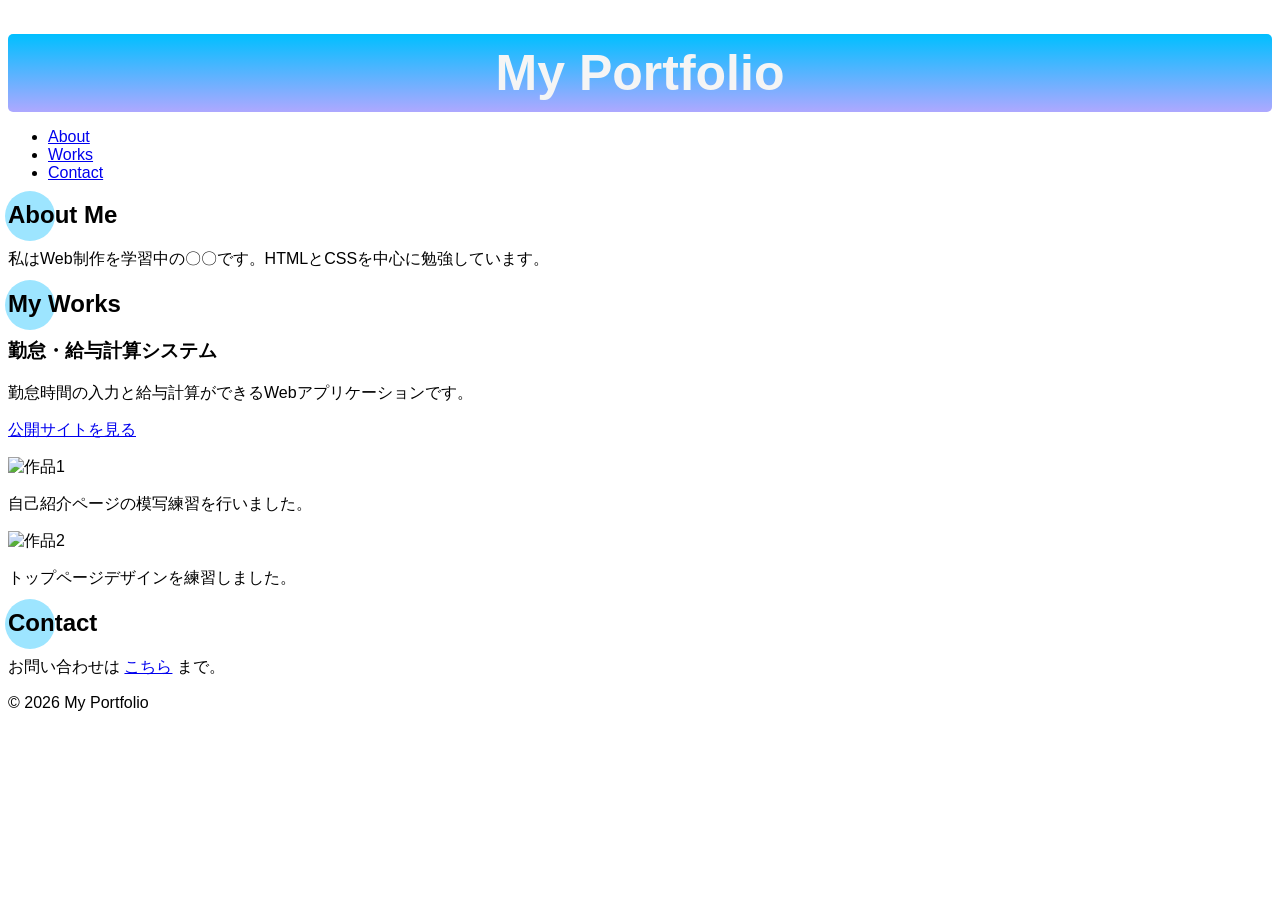
==== index.html @ cdc82235 "勤怠・給与計算システムの公開URLを追加" ====
<!DOCTYPE html>
<html lang="ja">
<head>
    <meta charset="UTF-8">
    <meta name="viewport" content="width=device-width, initial-scale=1.0">
    <title>ポートフォリオ</title>
    <link rel="stylesheet" href="style.css">
</head>
<body>
     <header>
    <h1>My Portfolio</h1>
    <nav>
      <ul>
        <li><a href="#about">About</a></li>
        <li><a href="#works">Works</a></li>
        <li><a href="#contact">Contact</a></li>
      </ul>
    </nav>
  </header>

   <main>
    <section id="about">
      <h2>About Me</h2>
      <p>私はWeb制作を学習中の〇〇です。HTMLとCSSを中心に勉強しています。</p>
    </section>

     <section id="works">
      <h2>My Works</h2>
      <div class="work">
        <h3>勤怠・給与計算システム</h3>
        <p>勤怠時間の入力と給与計算ができるWebアプリケーションです。</p>
        <p>
          <a href="https://timecard-payroll-system.onrender.com"
             target="_blank"
             rel="noopener noreferrer">公開サイトを見る</a>
        </p>
      </div>
      <div class="work">
        <img src="work1.png" alt="作品1">
        <p>自己紹介ページの模写練習を行いました。</p>
      </div>
      <div class="work">
        <img src="work2.png" alt="作品2">
        <p>トップページデザインを練習しました。</p>
      </div>
    </section>

     <section id="contact">
      <h2>Contact</h2>
      <p>お問い合わせは <a href="mailto:example@example.com">こちら</a> まで。</p>
    </section>
  </main>

  <footer>
    <p>&copy; 2026 My Portfolio</p>
  </footer>
    
</body>
</html>
---- style.css ----
body {
    /* フォントを変更 */
    font-family: 'Franklin Gothic Medium', 'Arial Narrow', Arial, sans-serif;
}

h1 {
    /* 要素の周り */
    padding:  10px;
    /* グラデーションにする */
    background: linear-gradient( #00bfff, #aea8ff);
    /* 文字の色 */
    color: whitesmoke;
    /* 角丸の指定 */
    border-radius: 5px;
    /* 下だけ指定 */
    margin-bottom: 1px;
    /* フォントの大きさ */
    font-size: 50px;
    /* 中央揃え */
    text-align: center;
 }
/*IE8以下に対応するため、コロンは一つにしている*/
h2:before {
    /* 疑似要素 */
    content: "";
    /* h2を基準にする */
    position: absolute;
    background:#9de5ff;
    width: 50px;
    height: 50px;
    left: 5px;
     /* 丸の指定 */
    border-radius: 50%;
     /* 丸の移動、h2の頭に持っていく */
    -webkit-transform: translateY(-20%);
    transform:translateY(-20%);
     /* 文字の後ろに持っていく */
    z-index: -1;
}
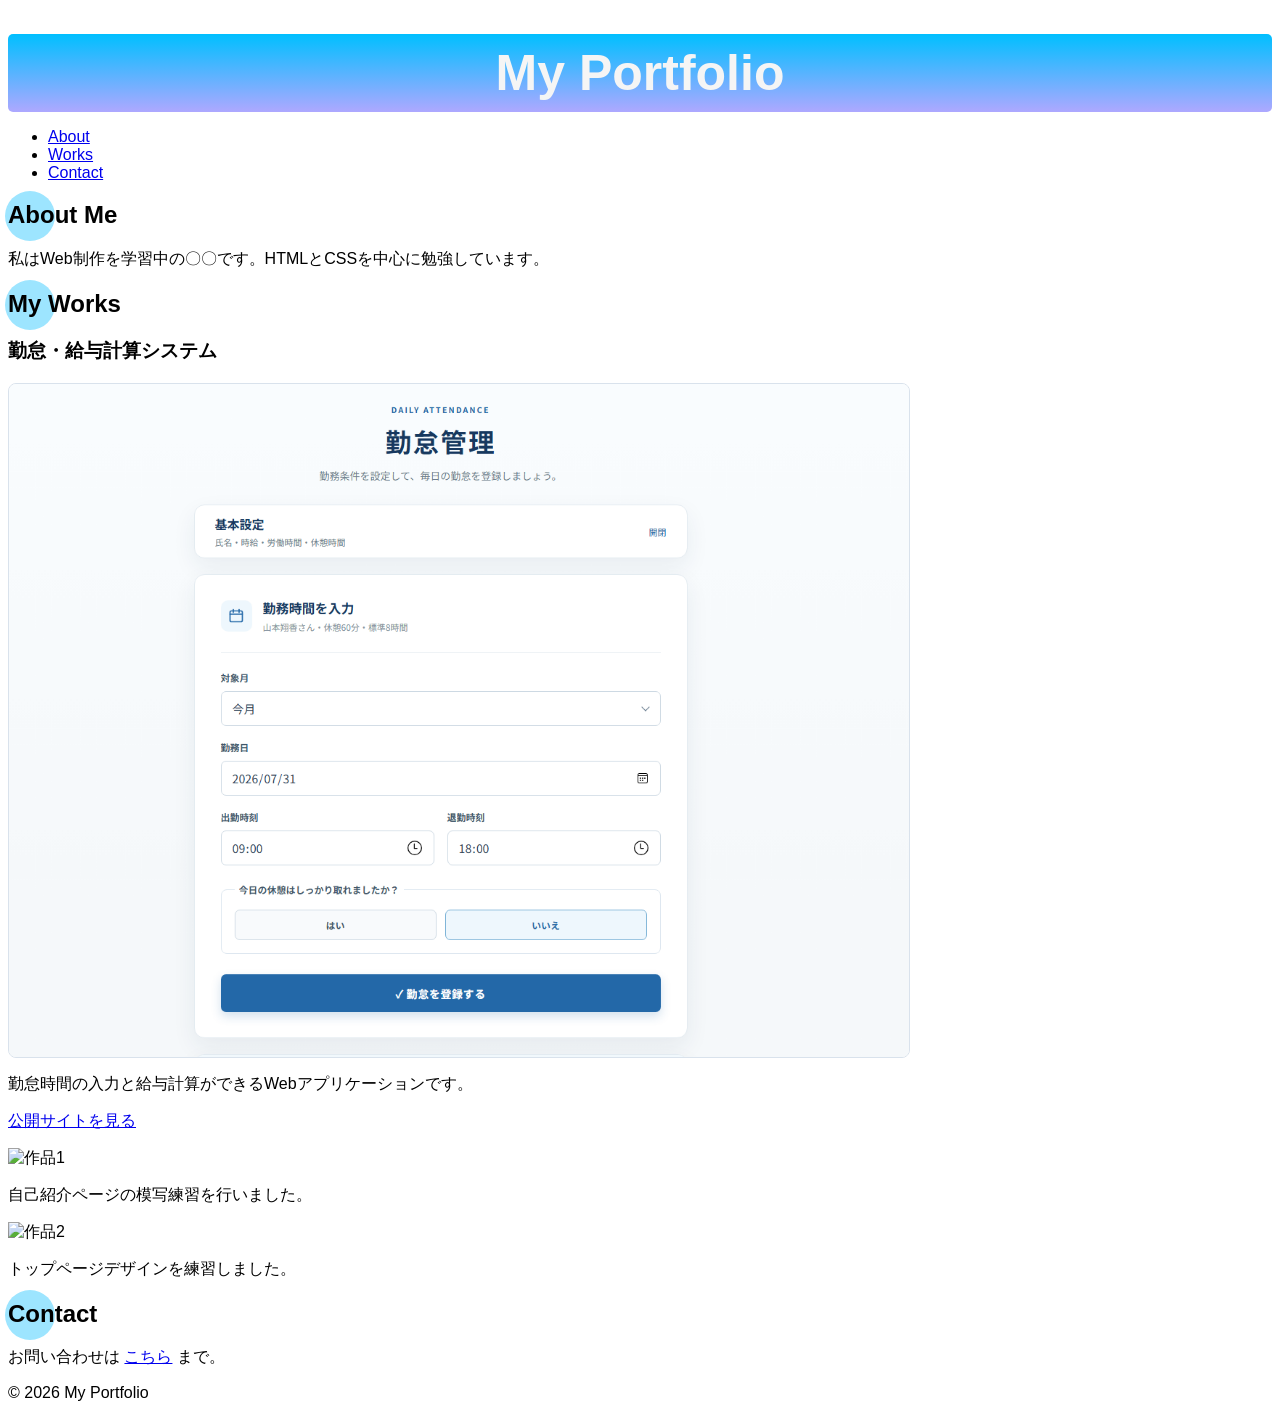
==== commit 3891606f: "勤怠システムの画面画像を追加" ====
--- a/index.html
+++ b/index.html
@@ -28,6 +28,13 @@
       <h2>My Works</h2>
       <div class="work">
         <h3>勤怠・給与計算システム</h3>
+        <a href="https://timecard-payroll-system.onrender.com"
+           target="_blank"
+           rel="noopener noreferrer">
+          <img class="work-image"
+               src="timecard-payroll-system.png"
+               alt="勤怠・給与計算システムの勤務時間入力画面">
+        </a>
         <p>勤怠時間の入力と給与計算ができるWebアプリケーションです。</p>
         <p>
           <a href="https://timecard-payroll-system.onrender.com"
--- a/style.css
+++ b/style.css
@@ -1,41 +1,49 @@
-body {
-    /* フォントを変更 */
-    font-family: 'Franklin Gothic Medium', 'Arial Narrow', Arial, sans-serif;
-}
-
-h1 {
-    /* 要素の周り */
-    padding:  10px;
-    /* グラデーションにする */
-    background: linear-gradient( #00bfff, #aea8ff);
-    /* 文字の色 */
-    color: whitesmoke;
-    /* 角丸の指定 */
-    border-radius: 5px;
-    /* 下だけ指定 */
-    margin-bottom: 1px;
-    /* フォントの大きさ */
-    font-size: 50px;
-    /* 中央揃え */
-    text-align: center;
- }
-/*IE8以下に対応するため、コロンは一つにしている*/
-h2:before {
-    /* 疑似要素 */
-    content: "";
-    /* h2を基準にする */
-    position: absolute;
-    background:#9de5ff;
-    width: 50px;
-    height: 50px;
-    left: 5px;
-     /* 丸の指定 */
-    border-radius: 50%;
-     /* 丸の移動、h2の頭に持っていく */
-    -webkit-transform: translateY(-20%);
-    transform:translateY(-20%);
-     /* 文字の後ろに持っていく */
-    z-index: -1;
-}
-
-   
+body {
+    /* フォントを変更 */
+    font-family: 'Franklin Gothic Medium', 'Arial Narrow', Arial, sans-serif;
+}
+
+h1 {
+    /* 要素の周り */
+    padding:  10px;
+    /* グラデーションにする */
+    background: linear-gradient( #00bfff, #aea8ff);
+    /* 文字の色 */
+    color: whitesmoke;
+    /* 角丸の指定 */
+    border-radius: 5px;
+    /* 下だけ指定 */
+    margin-bottom: 1px;
+    /* フォントの大きさ */
+    font-size: 50px;
+    /* 中央揃え */
+    text-align: center;
+ }
+/*IE8以下に対応するため、コロンは一つにしている*/
+h2:before {
+    /* 疑似要素 */
+    content: "";
+    /* h2を基準にする */
+    position: absolute;
+    background:#9de5ff;
+    width: 50px;
+    height: 50px;
+    left: 5px;
+     /* 丸の指定 */
+    border-radius: 50%;
+     /* 丸の移動、h2の頭に持っていく */
+    -webkit-transform: translateY(-20%);
+    transform:translateY(-20%);
+     /* 文字の後ろに持っていく */
+    z-index: -1;
+}
+
+.work-image {
+    display: block;
+    width: 100%;
+    max-width: 900px;
+    height: auto;
+    margin: 12px 0;
+    border: 1px solid #d9e2ec;
+    border-radius: 8px;
+}
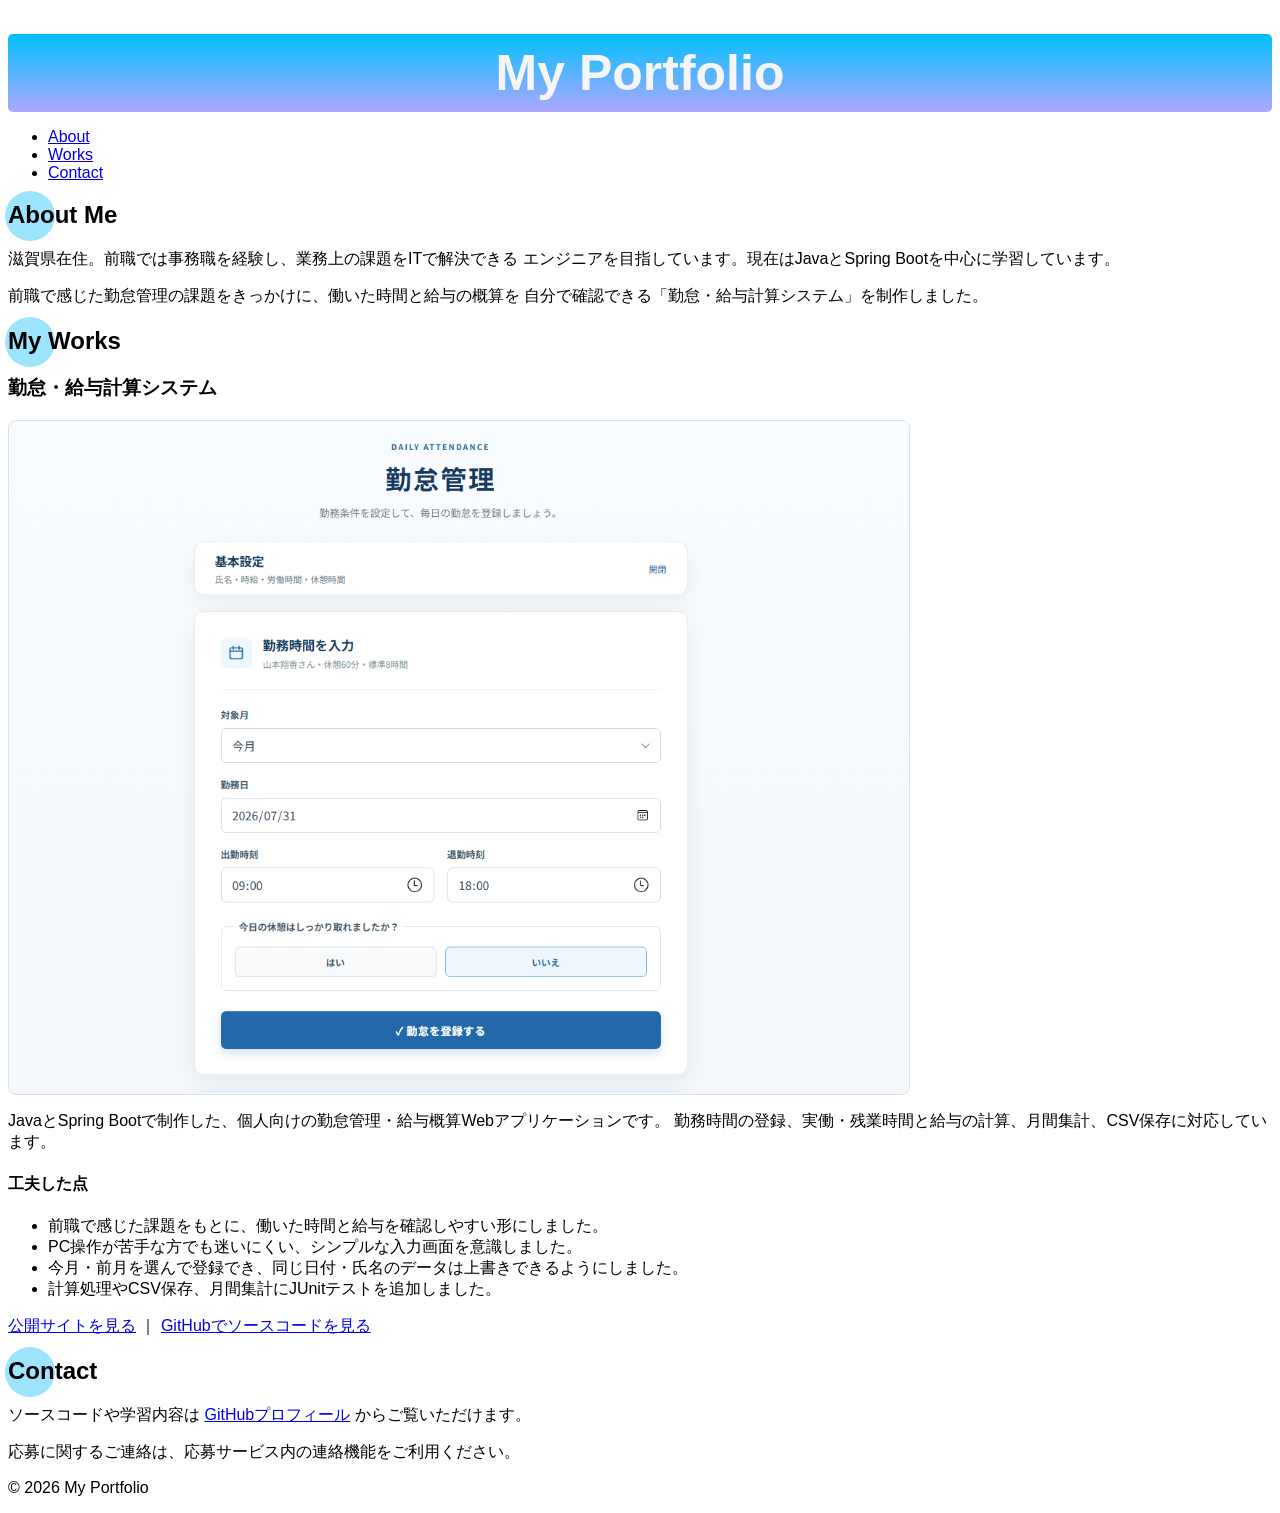
==== commit d3bb75d5: "応募用ポートフォリオの内容を更新" ====
--- a/index.html
+++ b/index.html
@@ -1,13 +1,13 @@
 <!DOCTYPE html>
 <html lang="ja">
 <head>
-    <meta charset="UTF-8">
-    <meta name="viewport" content="width=device-width, initial-scale=1.0">
-    <title>ポートフォリオ</title>
-    <link rel="stylesheet" href="style.css">
+  <meta charset="UTF-8">
+  <meta name="viewport" content="width=device-width, initial-scale=1.0">
+  <title>ポートフォリオ</title>
+  <link rel="stylesheet" href="style.css">
 </head>
 <body>
-     <header>
+  <header>
     <h1>My Portfolio</h1>
     <nav>
       <ul>
@@ -18,13 +18,20 @@
     </nav>
   </header>
 
-   <main>
+  <main>
     <section id="about">
       <h2>About Me</h2>
-      <p>私はWeb制作を学習中の〇〇です。HTMLとCSSを中心に勉強しています。</p>
+      <p>
+        滋賀県在住。前職では事務職を経験し、業務上の課題をITで解決できる
+        エンジニアを目指しています。現在はJavaとSpring Bootを中心に学習しています。
+      </p>
+      <p>
+        前職で感じた勤怠管理の課題をきっかけに、働いた時間と給与の概算を
+        自分で確認できる「勤怠・給与計算システム」を制作しました。
+      </p>
     </section>
 
-     <section id="works">
+    <section id="works">
       <h2>My Works</h2>
       <div class="work">
         <h3>勤怠・給与計算システム</h3>
@@ -35,32 +42,44 @@
                src="timecard-payroll-system.png"
                alt="勤怠・給与計算システムの勤務時間入力画面">
         </a>
-        <p>勤怠時間の入力と給与計算ができるWebアプリケーションです。</p>
+        <p>
+          JavaとSpring Bootで制作した、個人向けの勤怠管理・給与概算Webアプリケーションです。
+          勤務時間の登録、実働・残業時間と給与の計算、月間集計、CSV保存に対応しています。
+        </p>
+        <h4>工夫した点</h4>
+        <ul>
+          <li>前職で感じた課題をもとに、働いた時間と給与を確認しやすい形にしました。</li>
+          <li>PC操作が苦手な方でも迷いにくい、シンプルな入力画面を意識しました。</li>
+          <li>今月・前月を選んで登録でき、同じ日付・氏名のデータは上書きできるようにしました。</li>
+          <li>計算処理やCSV保存、月間集計にJUnitテストを追加しました。</li>
+        </ul>
         <p>
           <a href="https://timecard-payroll-system.onrender.com"
              target="_blank"
              rel="noopener noreferrer">公開サイトを見る</a>
+          ｜
+          <a href="https://github.com/YSK-do/TimeCard-Payroll-System"
+             target="_blank"
+             rel="noopener noreferrer">GitHubでソースコードを見る</a>
         </p>
-      </div>
-      <div class="work">
-        <img src="work1.png" alt="作品1">
-        <p>自己紹介ページの模写練習を行いました。</p>
-      </div>
-      <div class="work">
-        <img src="work2.png" alt="作品2">
-        <p>トップページデザインを練習しました。</p>
       </div>
     </section>
 
-     <section id="contact">
+    <section id="contact">
       <h2>Contact</h2>
-      <p>お問い合わせは <a href="mailto:example@example.com">こちら</a> まで。</p>
+      <p>
+        ソースコードや学習内容は
+        <a href="https://github.com/YSK-do"
+           target="_blank"
+           rel="noopener noreferrer">GitHubプロフィール</a>
+        からご覧いただけます。
+      </p>
+      <p>応募に関するご連絡は、応募サービス内の連絡機能をご利用ください。</p>
     </section>
   </main>
 
   <footer>
     <p>&copy; 2026 My Portfolio</p>
   </footer>
-    
 </body>
 </html>
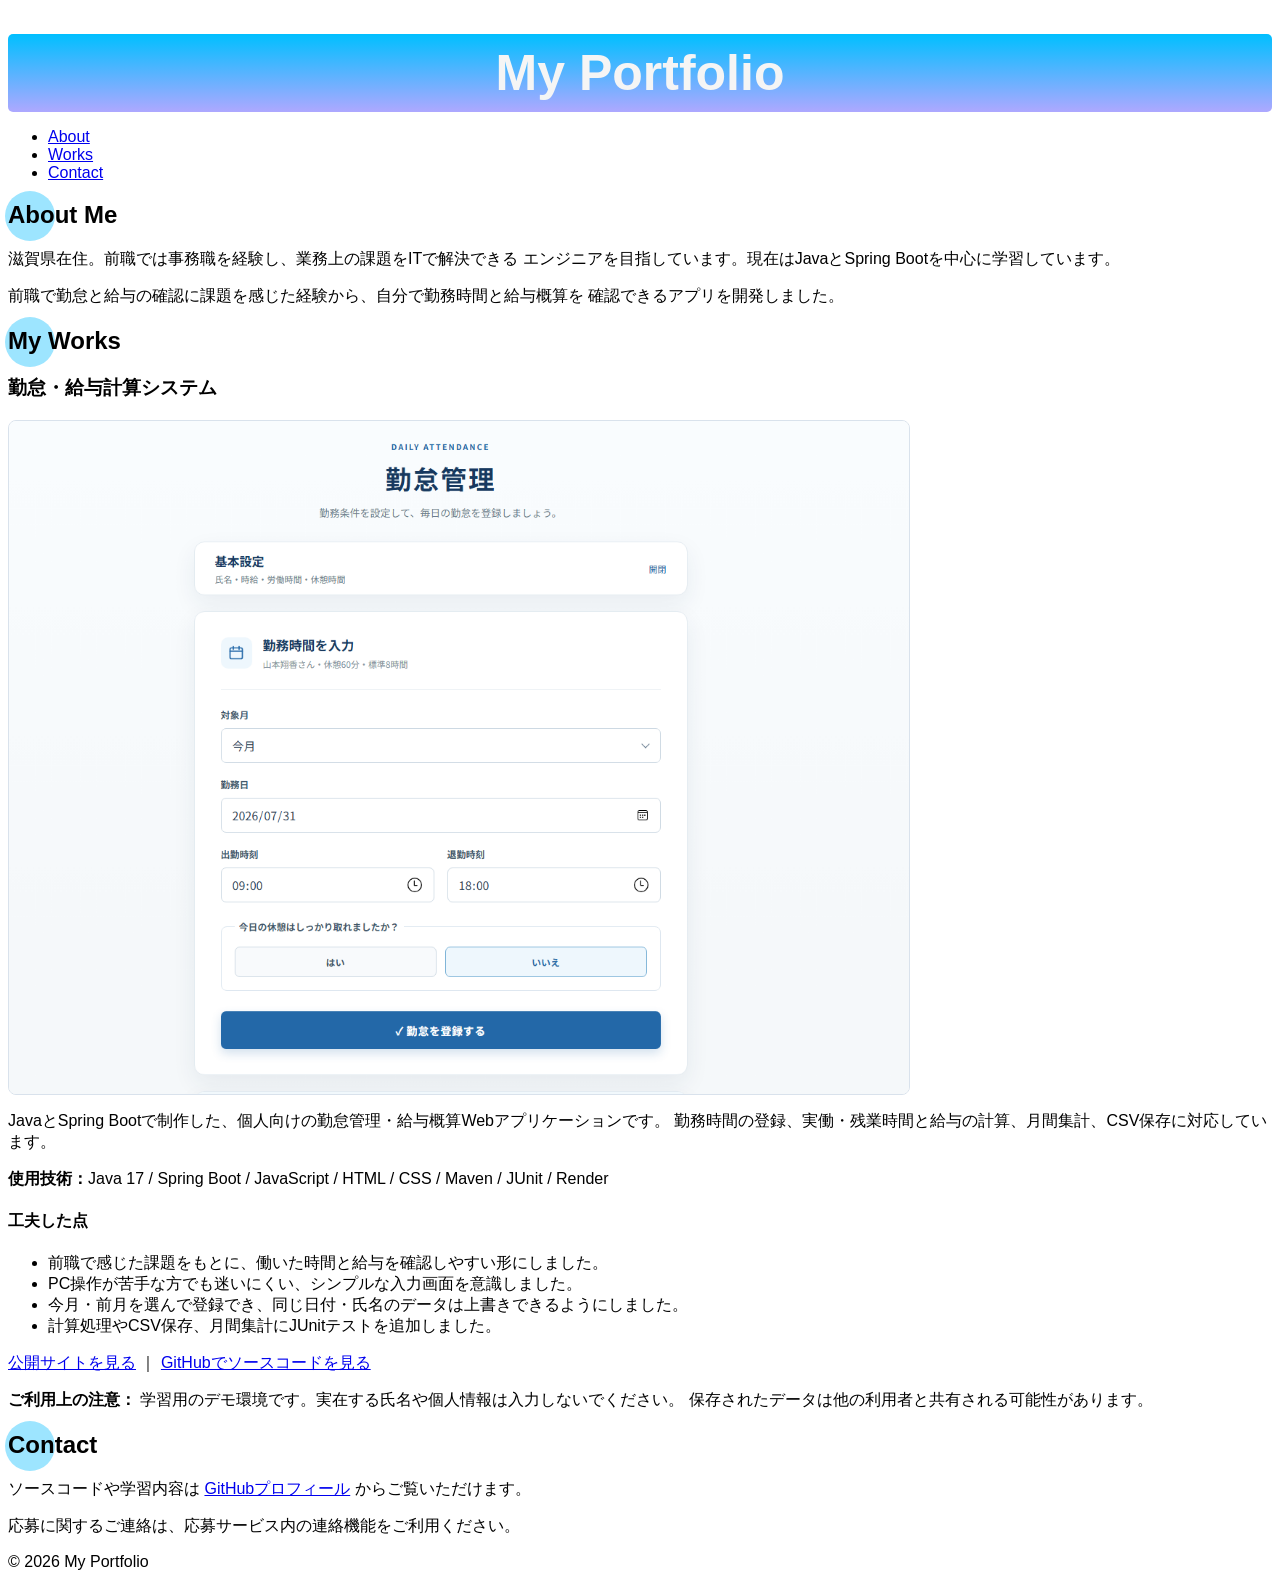
==== commit 42563e5c: "作品の技術構成とデモ利用時の注意を追加" ====
--- a/index.html
+++ b/index.html
@@ -26,8 +26,8 @@
         エンジニアを目指しています。現在はJavaとSpring Bootを中心に学習しています。
       </p>
       <p>
-        前職で感じた勤怠管理の課題をきっかけに、働いた時間と給与の概算を
-        自分で確認できる「勤怠・給与計算システム」を制作しました。
+        前職で勤怠と給与の確認に課題を感じた経験から、自分で勤務時間と給与概算を
+        確認できるアプリを開発しました。
       </p>
     </section>
 
@@ -46,6 +46,7 @@
           JavaとSpring Bootで制作した、個人向けの勤怠管理・給与概算Webアプリケーションです。
           勤務時間の登録、実働・残業時間と給与の計算、月間集計、CSV保存に対応しています。
         </p>
+        <p><strong>使用技術：</strong>Java 17 / Spring Boot / JavaScript / HTML / CSS / Maven / JUnit / Render</p>
         <h4>工夫した点</h4>
         <ul>
           <li>前職で感じた課題をもとに、働いた時間と給与を確認しやすい形にしました。</li>
@@ -61,6 +62,11 @@
           <a href="https://github.com/YSK-do/TimeCard-Payroll-System"
              target="_blank"
              rel="noopener noreferrer">GitHubでソースコードを見る</a>
+        </p>
+        <p>
+          <strong>ご利用上の注意：</strong>
+          学習用のデモ環境です。実在する氏名や個人情報は入力しないでください。
+          保存されたデータは他の利用者と共有される可能性があります。
         </p>
       </div>
     </section>
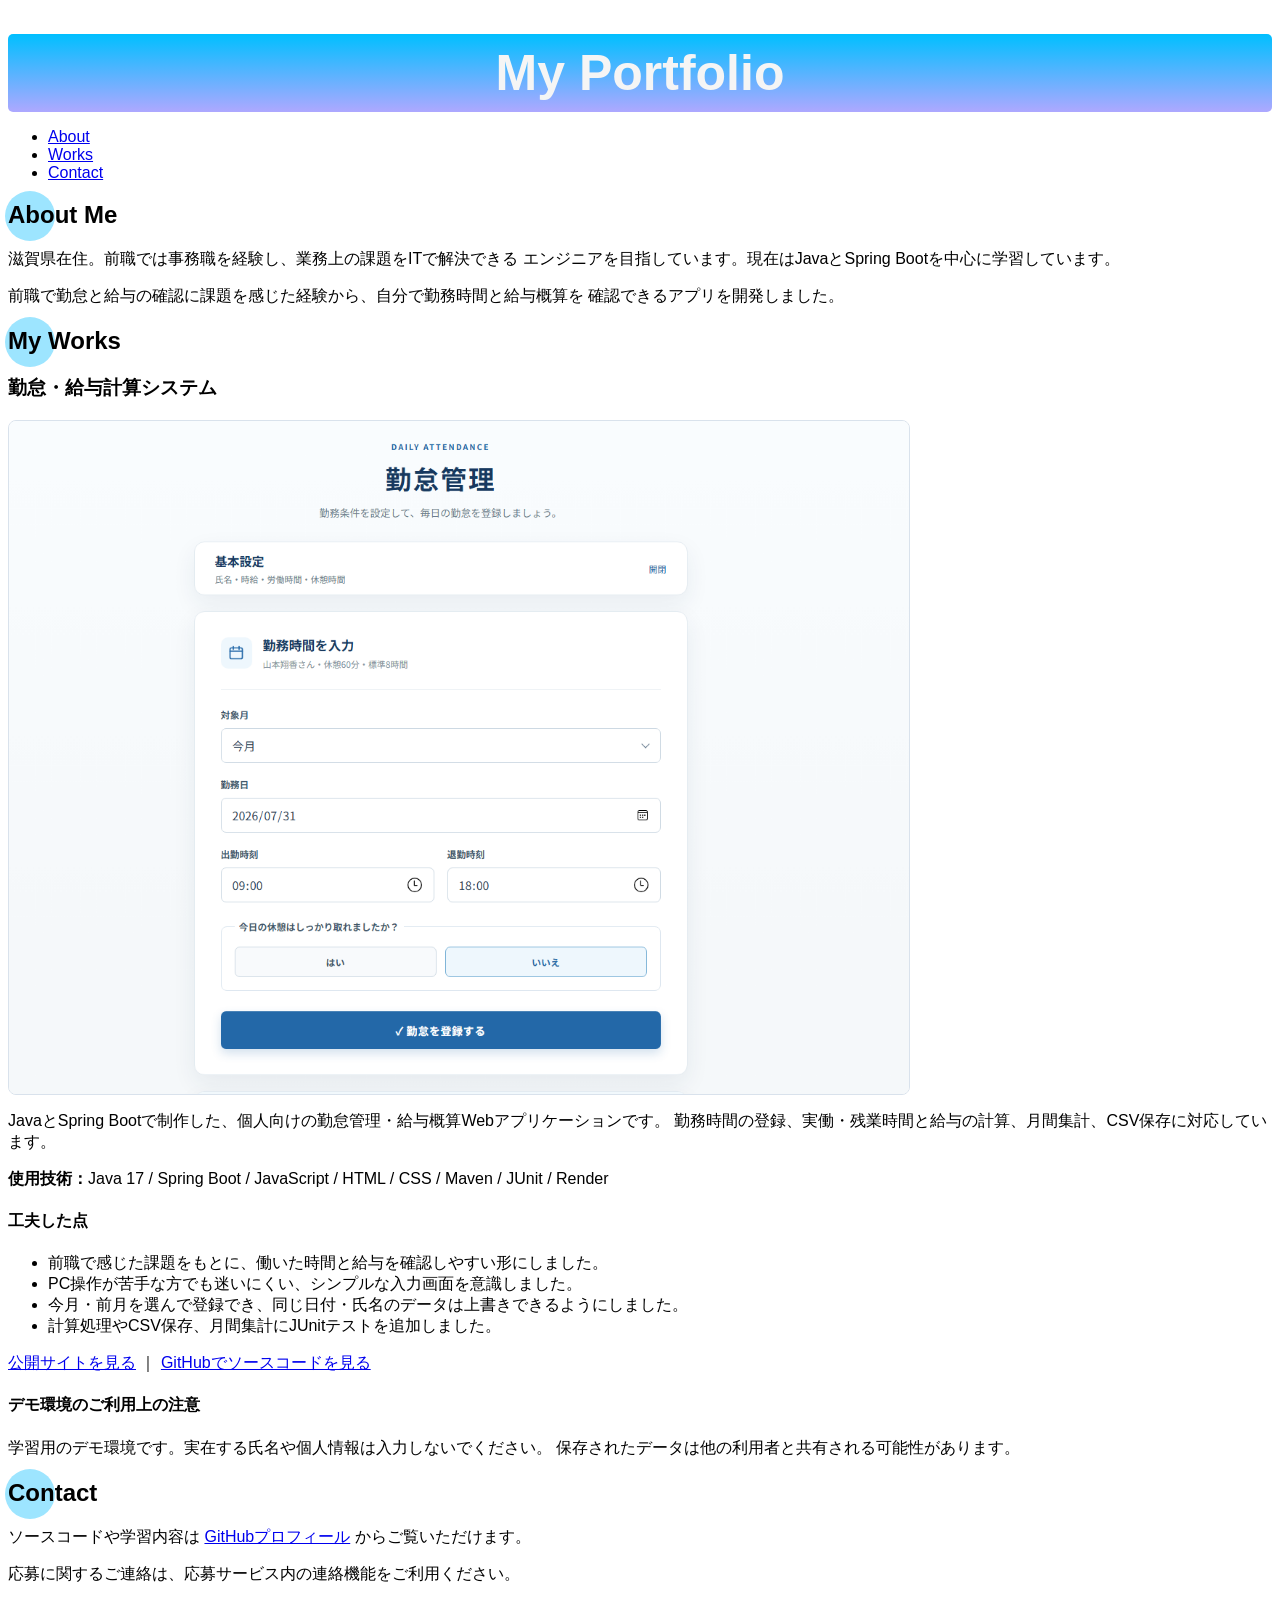
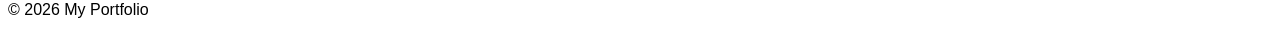
==== commit 97dcc02f: "Improve layout and demo notice" ====
--- a/index.html
+++ b/index.html
@@ -3,13 +3,13 @@
 <head>
   <meta charset="UTF-8">
   <meta name="viewport" content="width=device-width, initial-scale=1.0">
-  <title>ポートフォリオ</title>
+  <title>YSK-do | Java Portfolio</title>
   <link rel="stylesheet" href="style.css">
 </head>
 <body>
   <header>
     <h1>My Portfolio</h1>
-    <nav>
+    <nav aria-label="メインナビゲーション">
       <ul>
         <li><a href="#about">About</a></li>
         <li><a href="#works">Works</a></li>
@@ -63,11 +63,13 @@
              target="_blank"
              rel="noopener noreferrer">GitHubでソースコードを見る</a>
         </p>
-        <p>
-          <strong>ご利用上の注意：</strong>
-          学習用のデモ環境です。実在する氏名や個人情報は入力しないでください。
-          保存されたデータは他の利用者と共有される可能性があります。
-        </p>
+        <aside class="demo-notice" aria-labelledby="demo-notice-title">
+          <h4 id="demo-notice-title">デモ環境のご利用上の注意</h4>
+          <p>
+            学習用のデモ環境です。実在する氏名や個人情報は入力しないでください。
+            保存されたデータは他の利用者と共有される可能性があります。
+          </p>
+        </aside>
       </div>
     </section>
 
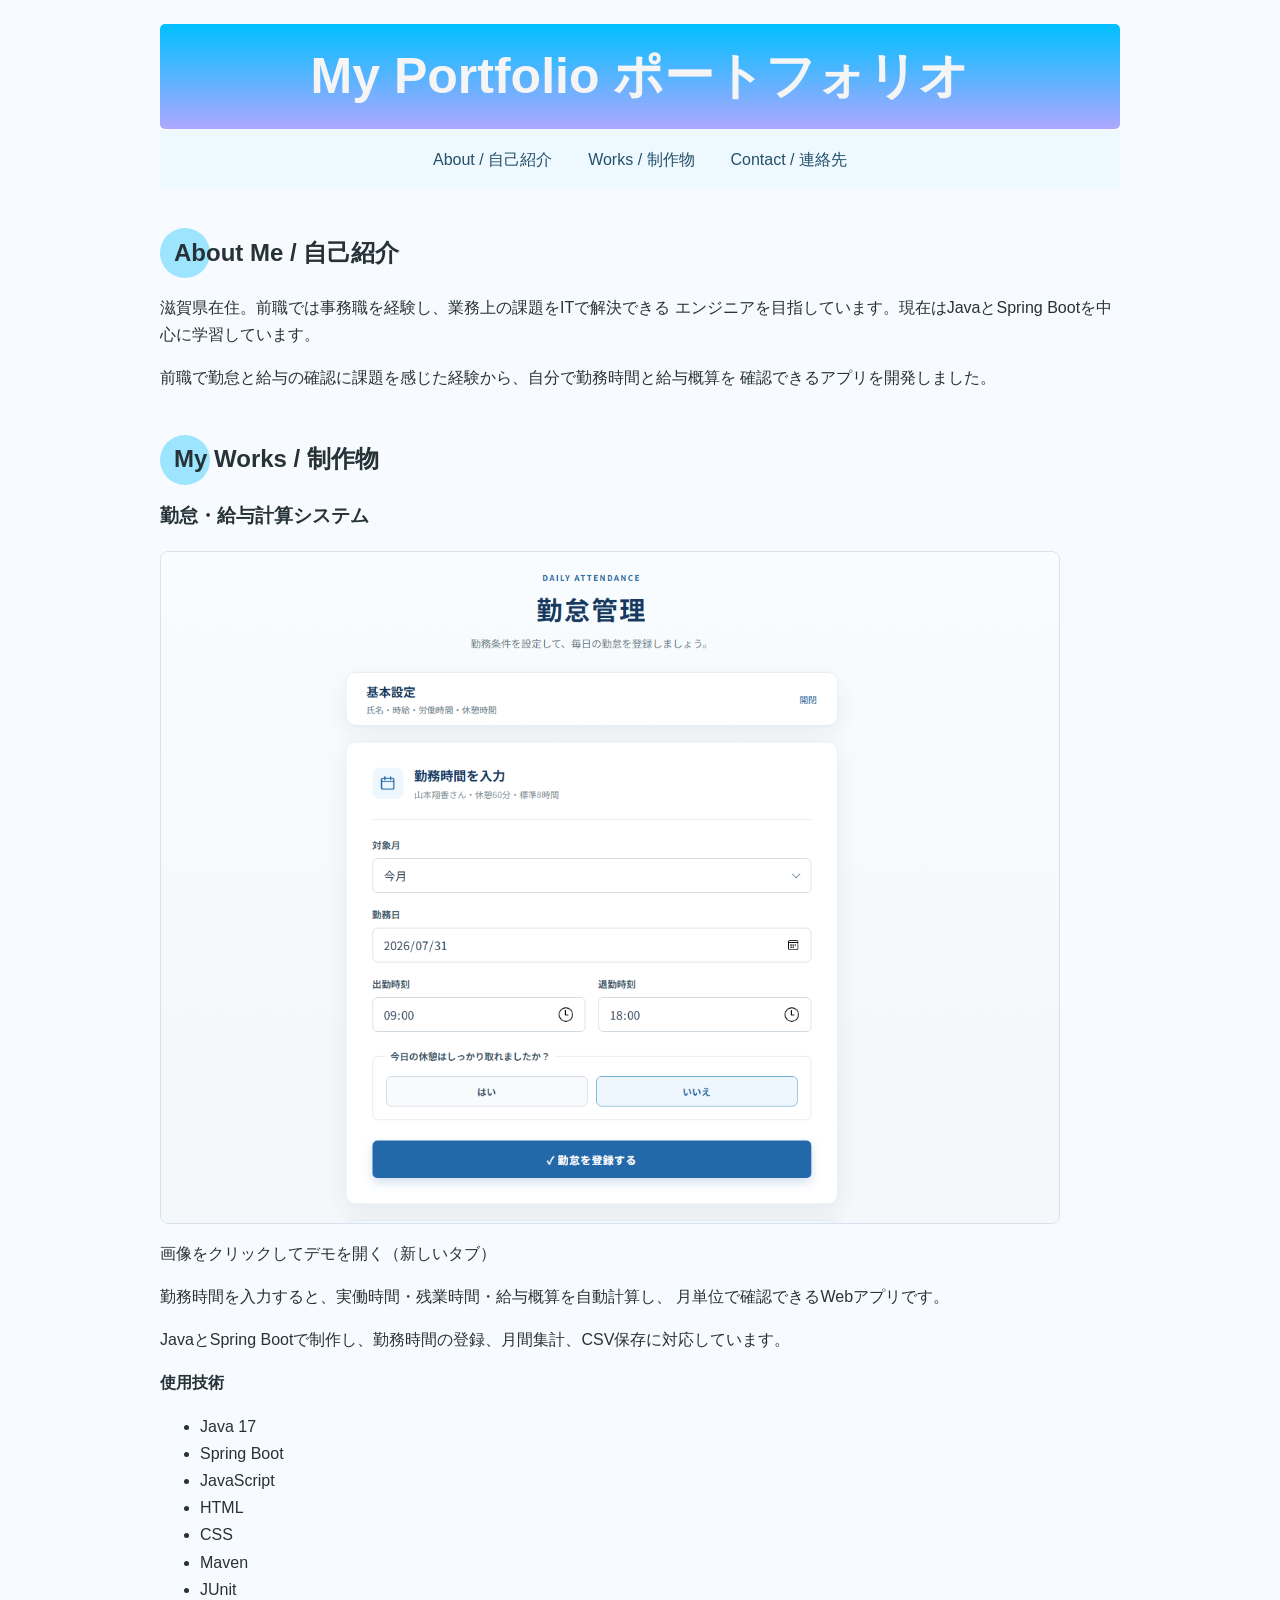
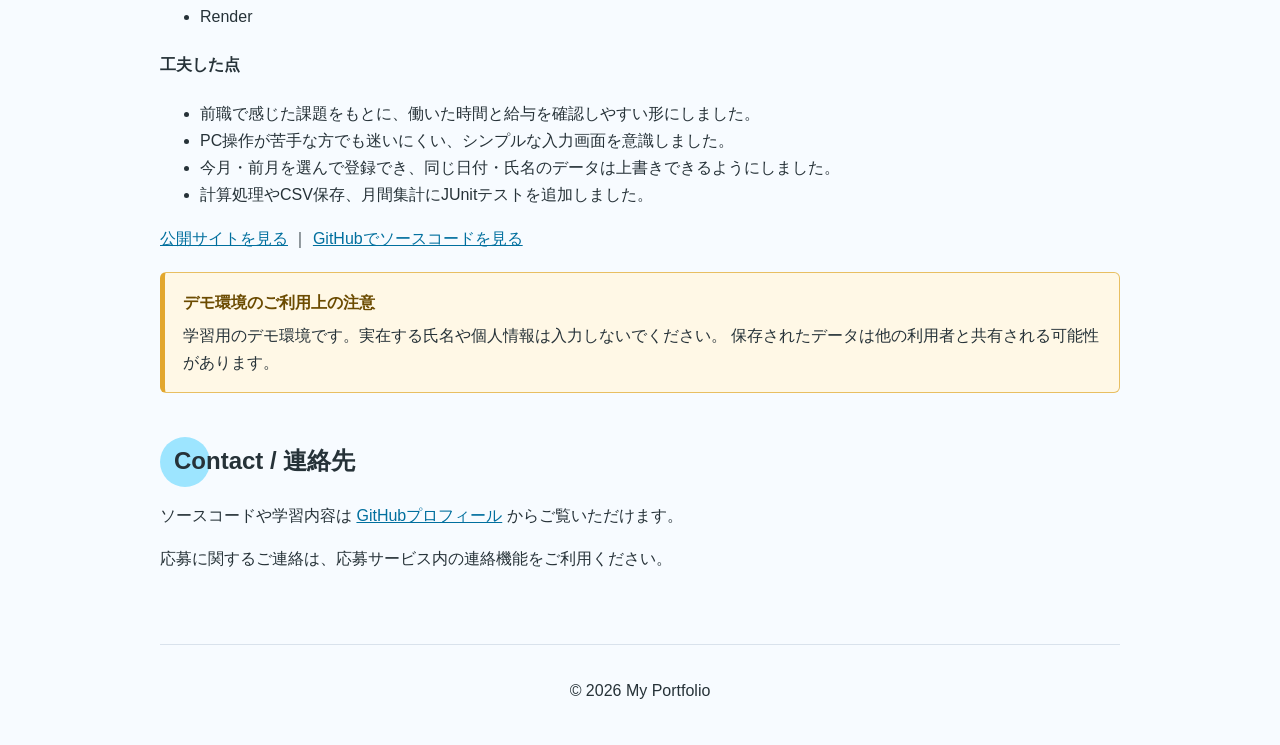
==== commit 2eb8e0cc: "Improve portfolio headings and work presentation" ====
--- a/index.html
+++ b/index.html
@@ -8,19 +8,19 @@
 </head>
 <body>
   <header>
-    <h1>My Portfolio</h1>
+    <h1>My Portfolio <span>ポートフォリオ</span></h1>
     <nav aria-label="メインナビゲーション">
       <ul>
-        <li><a href="#about">About</a></li>
-        <li><a href="#works">Works</a></li>
-        <li><a href="#contact">Contact</a></li>
+        <li><a href="#about">About / 自己紹介</a></li>
+        <li><a href="#works">Works / 制作物</a></li>
+        <li><a href="#contact">Contact / 連絡先</a></li>
       </ul>
     </nav>
   </header>
 
   <main>
     <section id="about">
-      <h2>About Me</h2>
+      <h2>About Me <span>/ 自己紹介</span></h2>
       <p>
         滋賀県在住。前職では事務職を経験し、業務上の課題をITで解決できる
         エンジニアを目指しています。現在はJavaとSpring Bootを中心に学習しています。
@@ -32,21 +32,39 @@
     </section>
 
     <section id="works">
-      <h2>My Works</h2>
+      <h2>My Works <span>/ 制作物</span></h2>
       <div class="work">
         <h3>勤怠・給与計算システム</h3>
         <a href="https://timecard-payroll-system.onrender.com"
            target="_blank"
-           rel="noopener noreferrer">
+           rel="noopener noreferrer"
+           class="work-image-link"
+           aria-label="勤怠・給与計算システムのデモを新しいタブで開く">
           <img class="work-image"
                src="timecard-payroll-system.png"
                alt="勤怠・給与計算システムの勤務時間入力画面">
         </a>
+        <p class="image-link-guide">画像をクリックしてデモを開く（新しいタブ）</p>
+        <p class="work-summary">
+          勤務時間を入力すると、実働時間・残業時間・給与概算を自動計算し、
+          月単位で確認できるWebアプリです。
+        </p>
         <p>
-          JavaとSpring Bootで制作した、個人向けの勤怠管理・給与概算Webアプリケーションです。
-          勤務時間の登録、実働・残業時間と給与の計算、月間集計、CSV保存に対応しています。
+          JavaとSpring Bootで制作し、勤務時間の登録、月間集計、CSV保存に対応しています。
         </p>
-        <p><strong>使用技術：</strong>Java 17 / Spring Boot / JavaScript / HTML / CSS / Maven / JUnit / Render</p>
+        <div class="technology-list" aria-label="使用技術">
+          <strong>使用技術</strong>
+          <ul>
+            <li>Java 17</li>
+            <li>Spring Boot</li>
+            <li>JavaScript</li>
+            <li>HTML</li>
+            <li>CSS</li>
+            <li>Maven</li>
+            <li>JUnit</li>
+            <li>Render</li>
+          </ul>
+        </div>
         <h4>工夫した点</h4>
         <ul>
           <li>前職で感じた課題をもとに、働いた時間と給与を確認しやすい形にしました。</li>
@@ -74,7 +92,7 @@
     </section>
 
     <section id="contact">
-      <h2>Contact</h2>
+      <h2>Contact <span>/ 連絡先</span></h2>
       <p>
         ソースコードや学習内容は
         <a href="https://github.com/YSK-do"
--- a/style.css
+++ b/style.css
@@ -1,41 +1,90 @@
+* {
+    box-sizing: border-box;
+}
+
+html {
+    scroll-behavior: smooth;
+}
+
 body {
-    /* フォントを変更 */
+    margin: 0;
+    background-color: #f7fbff;
+    color: #263238;
     font-family: 'Franklin Gothic Medium', 'Arial Narrow', Arial, sans-serif;
+    line-height: 1.7;
+}
+
+header,
+main,
+footer {
+    width: min(100% - 32px, 960px);
+    margin-inline: auto;
 }
 
 h1 {
-    /* 要素の周り */
-    padding:  10px;
-    /* グラデーションにする */
-    background: linear-gradient( #00bfff, #aea8ff);
-    /* 文字の色 */
+    padding: 10px;
+    background: linear-gradient(#00bfff, #aea8ff);
     color: whitesmoke;
-    /* 角丸の指定 */
     border-radius: 5px;
-    /* 下だけ指定 */
-    margin-bottom: 1px;
-    /* フォントの大きさ */
+    margin: 24px 0 1px;
     font-size: 50px;
-    /* 中央揃え */
     text-align: center;
- }
-/*IE8以下に対応するため、コロンは一つにしている*/
-h2:before {
-    /* 疑似要素 */
+}
+
+nav ul {
+    display: flex;
+    justify-content: center;
+    gap: 8px;
+    margin: 0;
+    padding: 10px;
+    list-style: none;
+    background-color: #eef8ff;
+    border-radius: 0 0 5px 5px;
+}
+
+nav a {
+    display: block;
+    padding: 6px 14px;
+    color: #24506a;
+    text-decoration: none;
+    border-radius: 5px;
+}
+
+nav a:hover,
+nav a:focus-visible {
+    background-color: #d8f1ff;
+    text-decoration: underline;
+}
+
+main {
+    padding-block: 24px;
+}
+
+section {
+    margin-bottom: 48px;
+}
+
+h2 {
+    position: relative;
+    isolation: isolate;
+    padding-left: 14px;
+}
+
+h2::before {
     content: "";
-    /* h2を基準にする */
     position: absolute;
-    background:#9de5ff;
+    top: 50%;
+    left: 0;
     width: 50px;
     height: 50px;
-    left: 5px;
-     /* 丸の指定 */
+    background: #9de5ff;
     border-radius: 50%;
-     /* 丸の移動、h2の頭に持っていく */
-    -webkit-transform: translateY(-20%);
-    transform:translateY(-20%);
-     /* 文字の後ろに持っていく */
+    transform: translateY(-50%);
     z-index: -1;
+}
+
+a {
+    color: #006f9e;
 }
 
 .work-image {
@@ -47,3 +96,42 @@
     border: 1px solid #d9e2ec;
     border-radius: 8px;
 }
+
+.demo-notice {
+    margin-top: 20px;
+    padding: 16px 18px;
+    background-color: #fff8e6;
+    border: 1px solid #e8bf62;
+    border-left: 5px solid #e2a72e;
+    border-radius: 6px;
+}
+
+.demo-notice h4 {
+    margin: 0 0 6px;
+    color: #6b4b00;
+}
+
+.demo-notice p {
+    margin: 0;
+}
+
+footer {
+    padding: 16px 0 24px;
+    border-top: 1px solid #d9e2ec;
+    text-align: center;
+}
+
+@media (max-width: 600px) {
+    h1 {
+        margin-top: 16px;
+        font-size: 36px;
+    }
+
+    nav ul {
+        flex-wrap: wrap;
+    }
+
+    nav a {
+        padding: 6px 10px;
+    }
+}
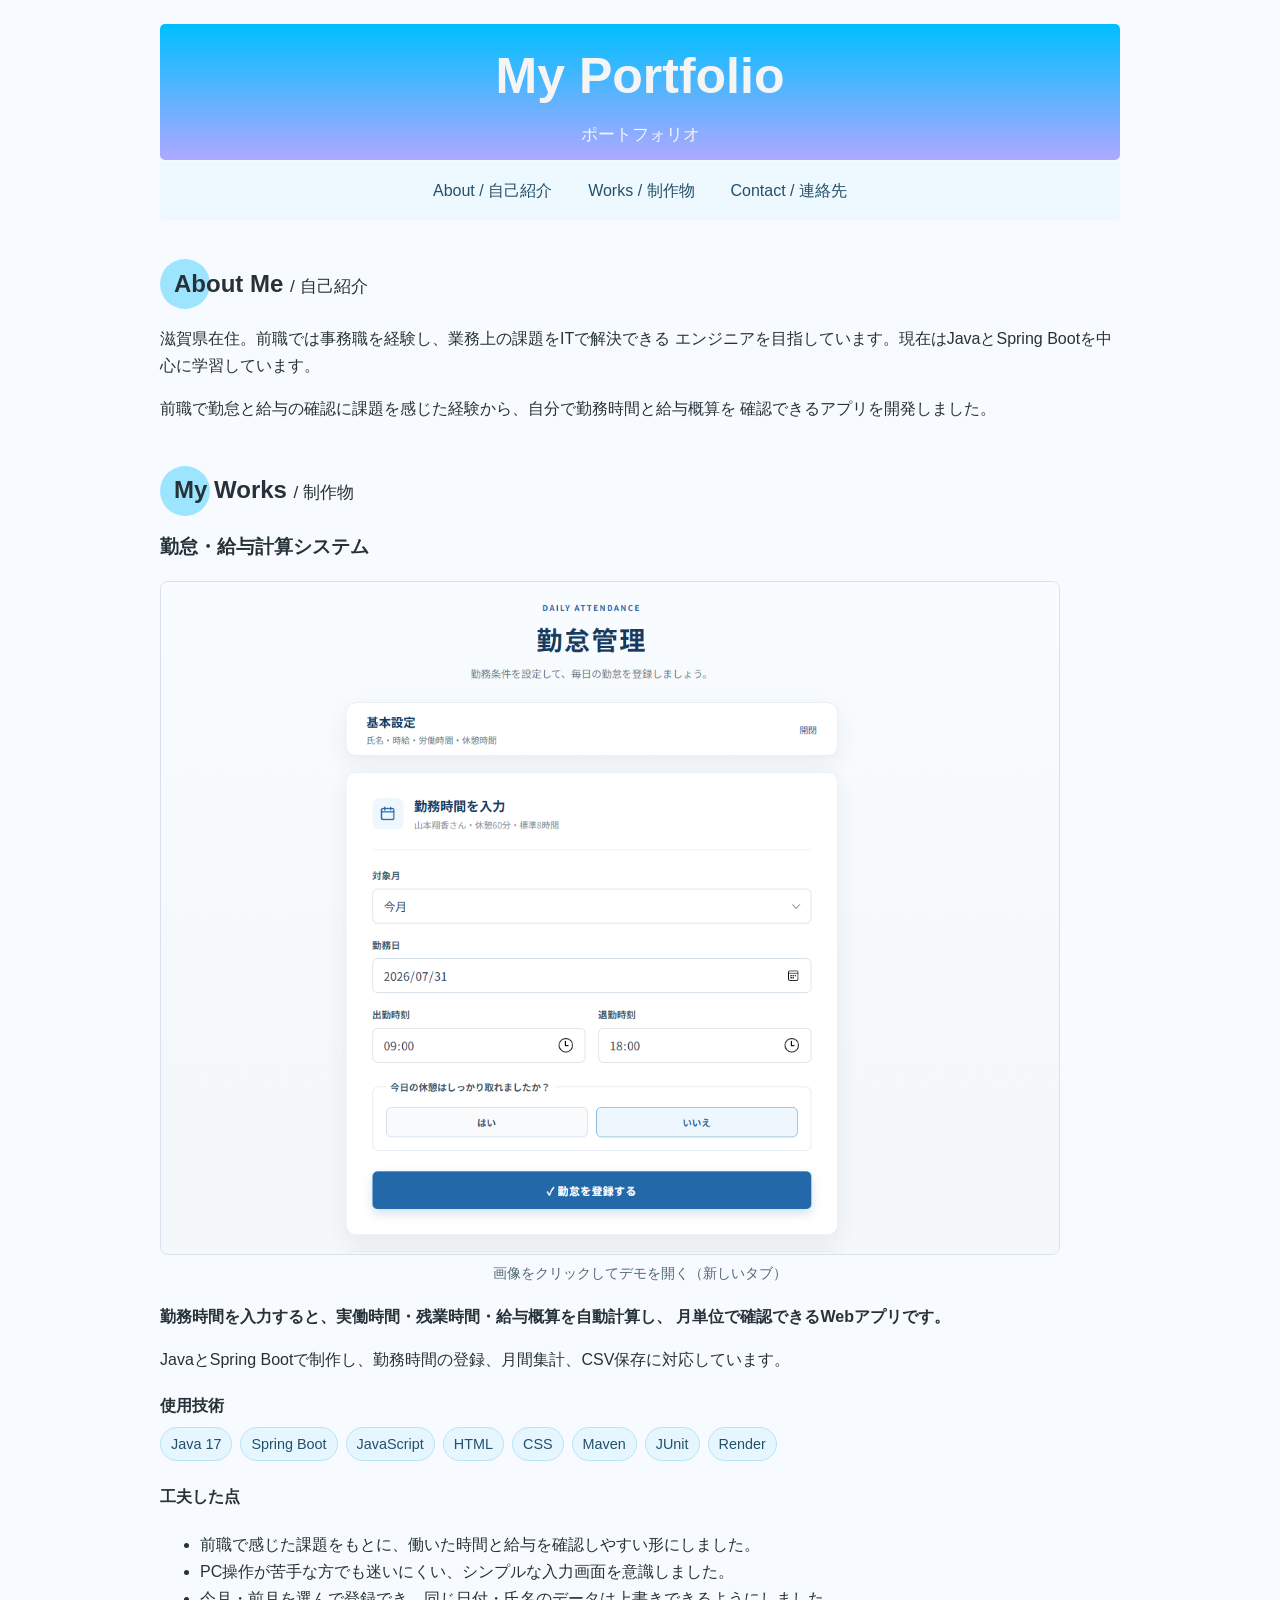
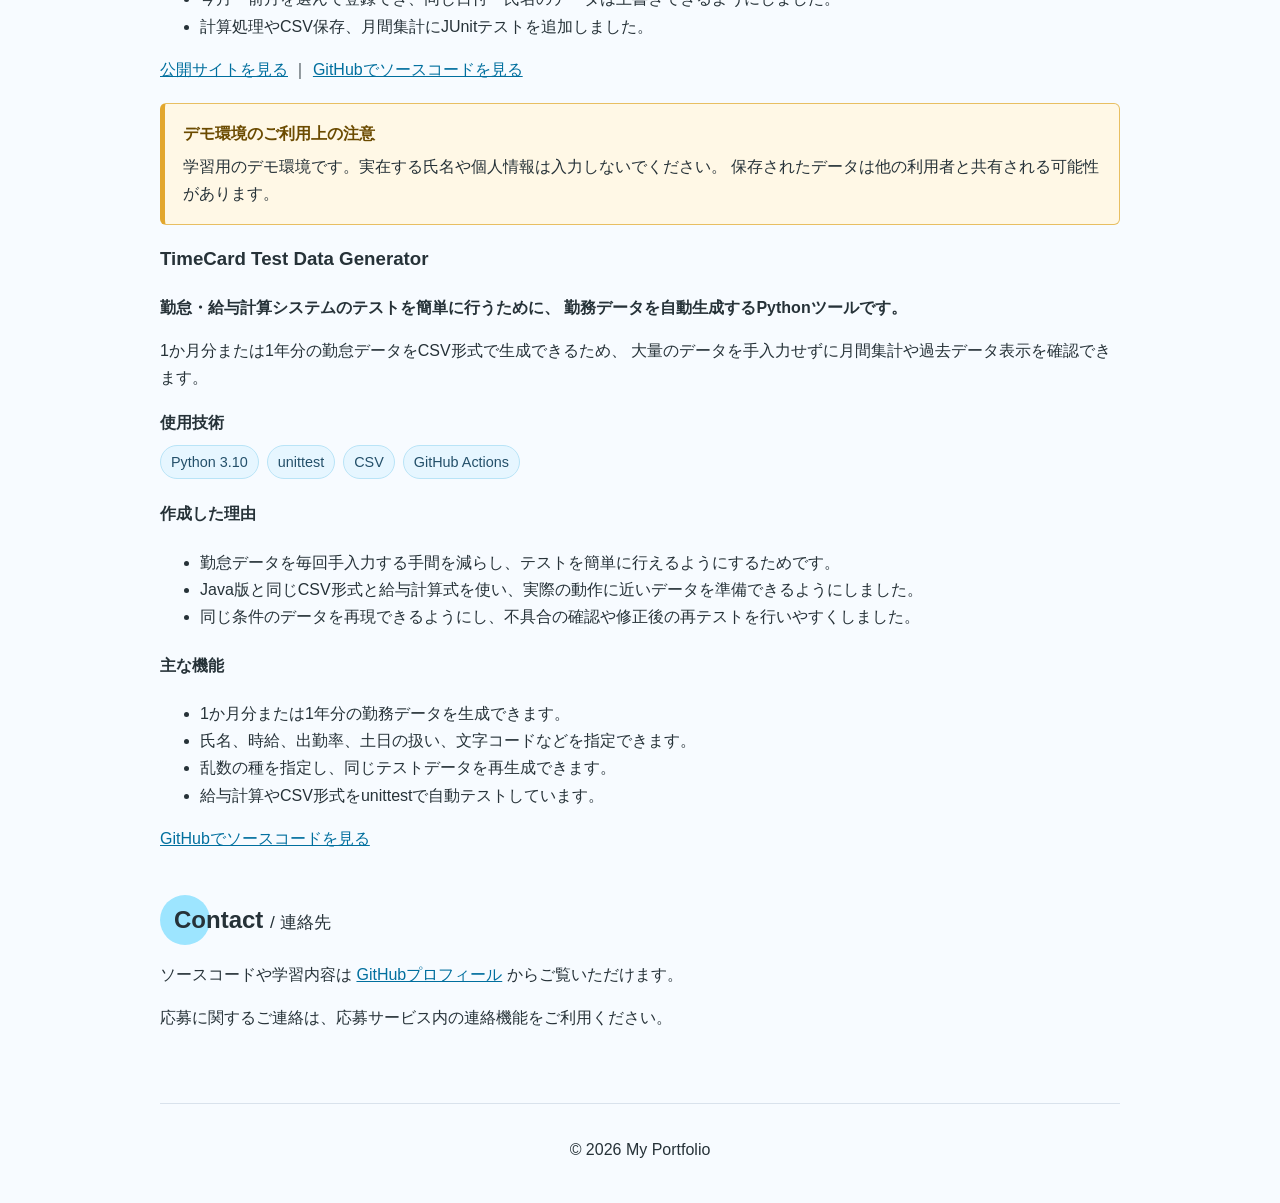
==== commit 487ee690: "TimeCard Test Data Generatorを制作物に追加" ====
--- a/index.html
+++ b/index.html
@@ -89,6 +89,45 @@
           </p>
         </aside>
       </div>
+
+      <div class="work">
+        <h3>TimeCard Test Data Generator</h3>
+        <p class="work-summary">
+          勤怠・給与計算システムのテストを簡単に行うために、
+          勤務データを自動生成するPythonツールです。
+        </p>
+        <p>
+          1か月分または1年分の勤怠データをCSV形式で生成できるため、
+          大量のデータを手入力せずに月間集計や過去データ表示を確認できます。
+        </p>
+        <div class="technology-list" aria-label="使用技術">
+          <strong>使用技術</strong>
+          <ul>
+            <li>Python 3.10</li>
+            <li>unittest</li>
+            <li>CSV</li>
+            <li>GitHub Actions</li>
+          </ul>
+        </div>
+        <h4>作成した理由</h4>
+        <ul>
+          <li>勤怠データを毎回手入力する手間を減らし、テストを簡単に行えるようにするためです。</li>
+          <li>Java版と同じCSV形式と給与計算式を使い、実際の動作に近いデータを準備できるようにしました。</li>
+          <li>同じ条件のデータを再現できるようにし、不具合の確認や修正後の再テストを行いやすくしました。</li>
+        </ul>
+        <h4>主な機能</h4>
+        <ul>
+          <li>1か月分または1年分の勤務データを生成できます。</li>
+          <li>氏名、時給、出勤率、土日の扱い、文字コードなどを指定できます。</li>
+          <li>乱数の種を指定し、同じテストデータを再生成できます。</li>
+          <li>給与計算やCSV形式をunittestで自動テストしています。</li>
+        </ul>
+        <p>
+          <a href="https://github.com/YSK-do/TimeCard-Test-Data-Generator"
+             target="_blank"
+             rel="noopener noreferrer">GitHubでソースコードを見る</a>
+        </p>
+      </div>
     </section>
 
     <section id="contact">
--- a/style.css
+++ b/style.css
@@ -31,6 +31,13 @@
     text-align: center;
 }
 
+h1 span {
+    display: block;
+    margin-top: 2px;
+    font-size: 0.34em;
+    font-weight: normal;
+}
+
 nav ul {
     display: flex;
     justify-content: center;
@@ -68,6 +75,11 @@
     position: relative;
     isolation: isolate;
     padding-left: 14px;
+}
+
+h2 span {
+    font-size: 0.72em;
+    font-weight: normal;
 }
 
 h2::before {
@@ -87,14 +99,71 @@
     color: #006f9e;
 }
 
+.work-image-link {
+    display: block;
+    border-radius: 8px;
+    cursor: pointer;
+    transition: transform 0.2s ease, box-shadow 0.2s ease;
+}
+
+.work-image-link:hover,
+.work-image-link:focus-visible {
+    transform: translateY(-2px);
+    box-shadow: 0 8px 20px rgba(36, 80, 106, 0.22);
+    outline: 3px solid transparent;
+}
+
+.work-image-link:focus-visible {
+    outline-color: #006f9e;
+    outline-offset: 3px;
+}
+
 .work-image {
     display: block;
     width: 100%;
     max-width: 900px;
     height: auto;
-    margin: 12px 0;
+    margin: 12px 0 0;
     border: 1px solid #d9e2ec;
     border-radius: 8px;
+}
+
+.image-link-guide {
+    margin: 6px 0 18px;
+    color: #526875;
+    font-size: 0.9rem;
+    text-align: center;
+}
+
+.work-summary {
+    font-weight: bold;
+}
+
+.technology-list {
+    margin: 18px 0;
+}
+
+.technology-list > strong {
+    display: block;
+    margin-bottom: 8px;
+}
+
+.technology-list ul {
+    display: flex;
+    flex-wrap: wrap;
+    gap: 8px;
+    margin: 0;
+    padding: 0;
+    list-style: none;
+}
+
+.technology-list li {
+    padding: 4px 10px;
+    background-color: #e6f6ff;
+    color: #24506a;
+    border: 1px solid #b9e4f7;
+    border-radius: 999px;
+    font-size: 0.9rem;
 }
 
 .demo-notice {
